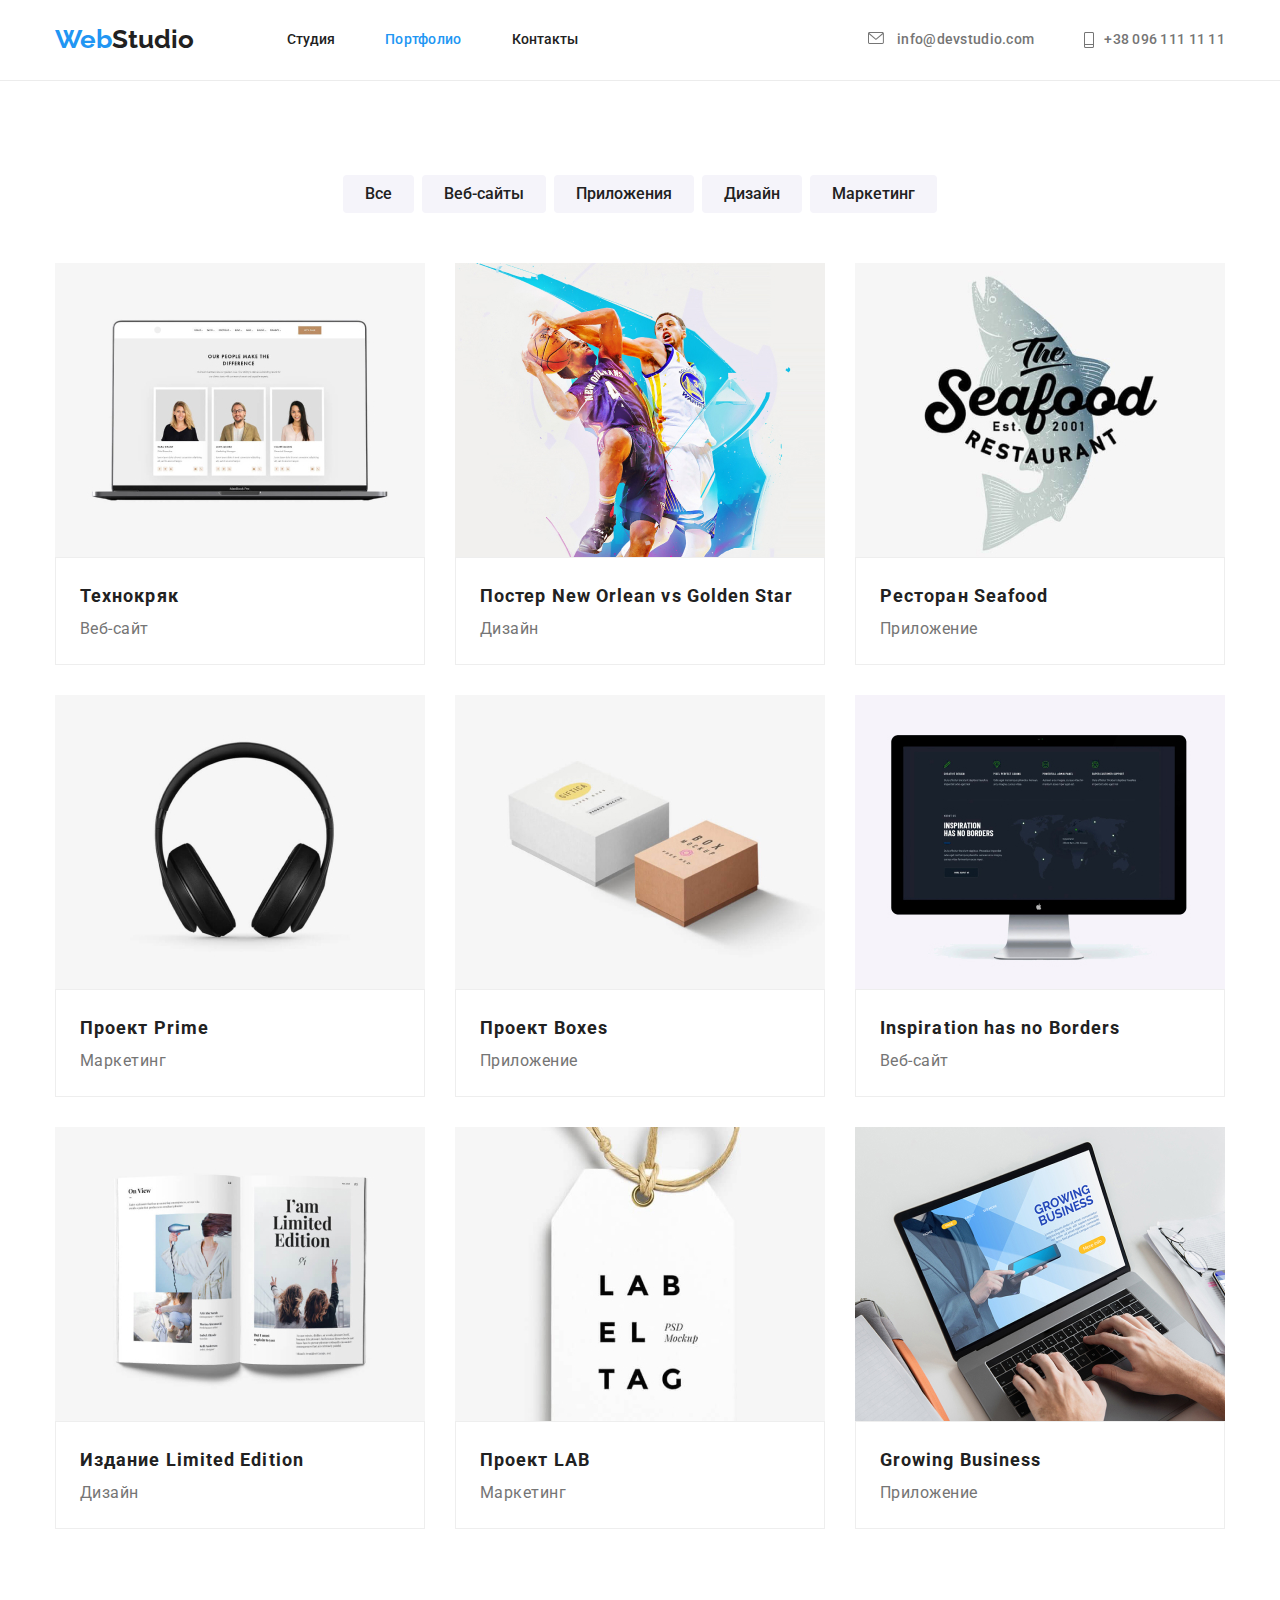
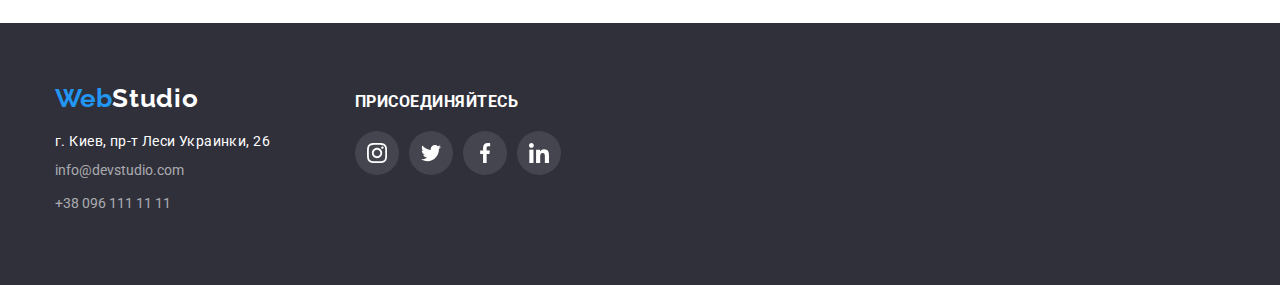
==== portfolio.html @ 94ea0e65 "work overlay" ====
<!DOCTYPE html>
<html lang="en">
<head>
    <meta charset="UTF-8">
    <meta http-equiv="X-UA-Compatible" content="IE=edge">
    <meta name="viewport" content="width=device-width, initial-scale=1.0">
    <title>Document</title>
    <link rel="preconnect" href="https://fonts.gstatic.com">
    <link rel="stylesheet" href="https://fonts.googleapis.com/css2?family=Raleway:wght@700&family=Roboto:wght@400;500;700;900&display=swap">
    <link rel="stylesheet" href="https://cdnjs.cloudflare.com/ajax/libs/modern-normalize/1.0.0/modern-normalize.css">
    <link rel="stylesheet" href="./css/style.css">
</head>
<body class="page">
    <header class="header">
        <div class="container">
            <div class="main-nav">
                <nav class="nav">
                    <a class="logo" href="./index.html">Web<span class="logo-studio">Studio</span></a>
                    <ul class="site-nav list">
                        <li  class="nav-list-item"> <a class="site-nav-link" href="./index.html">Студия</a></li>
                        <li  class="nav-list-item"><a class="site-nav-link-studia" href="./portfolio.html">Портфолио</a></li>
                        <li  class="nav-list-item"><a class="site-nav-link" href="">Контакты</a></li>
                    </ul>
                </nav>
                <ul class="auth list">
                    <li class="auts-list-item">
                        <a class="contakts-mail" href="info@devstudio.com">
                            <svg class="link" width="16" height="12" style="margin-right: 10px">
                                <use href="./imeges/icons.svg#icon-envelope"></use>
                            </svg>
                            info@devstudio.com</a></li>
                    <li class="auts-list-item"><a class="contakts-tel" href="+38096111111">
                        <svg class="link-tel" width="10" height="16" style="margin-right: 10px">
                            <use href="./imeges/icons.svg#icon-Vector-2"></use>
                        </svg>
                        +38 096 111 11 11</a></li>
                </ul>
            </div>
            
        </div>
        
    </header>
    <main>
        <section class="our-services">
            <div class="container">
                <div class="project-button">
                    <h1 class="visually-hidden our-services-title">Наши услуги</h1>
                    <ul class="button-list list">
                        <li class="button-item"><button class="our-services-button">Все</button></li>
                        <li class="button-item"><button class="our-services-button">Веб-сайты</button></li>
                        <li class="button-item"><button class="our-services-button">Приложения</button></li>
                        <li class="button-item"><button class="our-services-button">Дизайн</button></li>
                        <li class="button-item"><button class="our-services-button">Маркетинг</button></li>
                    </ul>
                </div>
                
                <h2 class="visually-hidden">Наши проэкты</h2>
                <ul class="card-set list">
                    <li class="card-list-iten">
                        <article class="card-list-content">
                             <img src="./imeges/tehnkrjak.jpg" alt="Технокряк" width="370">
                            <div class="card-content">
                                <h3 class="our-projects-name">Технокряк</h3>
                                <p class="our-projects-type">Веб-сайт</p>
                            </div>
                        </article>
                    </li>
                    <li class="card-list-iten">
                        <article class="card-list-content">
                            <img src="./imeges/bascketball.jpg" alt="баскетбол" width="370">
                            <div class="card-content">
                                <h3 class="our-projects-name">Постер New Orlean vs Golden Star</h3>
                                <p class="our-projects-type">Дизайн</p>
                            </div>
                        </article>
                    </li>
                    <li class="card-list-iten">
                        <article class="card-list-content">
                            <img src="./imeges/restauran.jpg" alt="Ресторан" width="370">
                            <div class="card-content">
                                <h3 class="our-projects-name">Ресторан Seafood</h3>
                                <p class="our-projects-type">Приложение</p>
                            </div>
                             </article>
                     </li>
                    <li class="card-list-iten">
                        <article class="card-list-content">
                            <img src="./imeges/headset.jpg" alt="наущники" width="370">
                            <div class="card-content">
                                <h3 class="our-projects-name">Проект Prime</h3>
                                <p class="our-projects-type">Маркетинг</p>
                            </div>
                             </article>
                         </li>
                    <li class="card-list-iten">
                        <article class="card-list-content">
                            <img src="./imeges/box.jpg" alt="Boxes" width="370">
                             <div class="card-content">
                                <h3 class="our-projects-name">Проект Boxes</h3>
                                <p class="our-projects-type">Приложение</p>
                             </div>
                        </article> 
                     </li>
                    <li class="card-list-iten">
                        <article class="card-list-content">
                            <img src="./imeges/mac.jpg" alt="комп" width="370">
                            <div  class="card-content">
                                <h3 class="our-projects-name">Inspiration has no Borders</h3>
                                <p class="our-projects-type">Веб-сайт</p>
                            </div>
                         </article>
                     </li>
                    <li class="card-list-iten">
                        <article class="card-list-content">
                            <img src="./imeges/limiedit.jpg" alt="журнал" width="370">
                            <div class="card-content">
                                <h3 class="our-projects-name">Издание Limited Edition</h3>
                                <p class="our-projects-type">Дизайн</p>
                            </div>
                              </article>
                        </li>
                    <li class="card-list-iten">
                        <article class="card-list-content">
                            <img src="./imeges/lab.jpg" alt="продажа" width="370">
                            <div class="card-content">
                            <h3 class="our-projects-name">Проект LAB</h3>
                            <p class="our-projects-type">Маркетинг</p>
                       </div>
                             </article>
                          </li>
                    <li class="card-list-iten">
                        <article class="card-list-content">
                            <img src="./imeges/app.jpg" alt="ноут" width="370">
                            <div class="card-content">
                                <h3 class="our-projects-name">Growing Business</h3>
                                <p class="our-projects-type">Приложение</p>
                            </div>
                            </article>
                       </li>
                
                </ul>
            </div>
            


        </section>



    </main>
    <footer class="footer">
        <div class="container">
            <div class="post">
                <a class="logo" href="./index.html">Web<span class="logo-studio-footer">Studio</span></a>
                <address class="footer-address">г. Киев, пр-т Леси Украинки, 26</address>
                <ul class="footer-contakts-item">
                    <li class="footer-contakts-title"><a class="footer-contakts"
                            href="info@devstudio.com">info@devstudio.com</a></li>
                    <li class="footer-contakts-title"><a class="footer-contakts" href="+380961111111">+38 096 111 11 11</a></li>
                </ul>
            </div>
            <div class="footer-social">
                <h3 class="footer-social-title">присоединяйтесь</h3>
                <ul class="footer-social-list list">
                    <li class="footer-social-list-item">
                        <a class="footer-social-link" href="">
                            <svg class="footer-social-icon" width="20" hight="20">
                                <use href="./imeges/icons.svg#icon-instagram-2"></use>
                            </svg>
                        </a>
                    </li>
                    <li class="footer-social-list-item">
                        <a class="footer-social-link" href="">
                            <svg class="footer-social-icon" width="20" hight="20">
                                <use href="./imeges/icons.svg#icon-twitter-1"></use>
                            </svg>
                        </a>
                    </li>
                    <li class="footer-social-list-item">
                        <a class="footer-social-link" href="">
                            <svg class="footer-social-icon" width="20" hight="20">
                                <use href="./imeges/icons.svg#icon-facebook-1"></use>
                            </svg>
                        </a>
                    </li>
                    <li class="footer-social-list-item">
                        <a class="footer-social-link" href="">
                            <svg class="footer-social-icon" width="20" hight="20">
                                <use href="./imeges/icons.svg#icon-linkedin-1"></use>
                            </svg>
                        </a>
                    </li>
                </ul>
            </div>
        </div>
    </footer>
    <script src="./js/modal.js"></script>
</body>
</html>
---- css/style.css ----
ul {
  list-style: none;
}
a {
  text-decoration: none;
}
:root {
  --main-text-cl: #212121;
  --btn-cl: #2196f3;
  --bg-cl: #e5e5e5;
  --pargf-cl: #757575;
  --dark-bg: #2f303a;
  --text-white: #ffffff;
  --maim-font: "Roboto", sans-serif;
  --bg-cl-icon: #f5f4fa;
  --icon-cl: #afb1b8;
}
html {
  box-sizing: border-box;
}
img {
  display: block;
  max-width: 100%;
  height: auto;
}
p {
  margin: 0;
  padding: 0;
}
*,
*::before,
*::after {
  box-sizing: inherit;
}
.page {
  background-color: var(--text-white);
  font-family: var(--maim-font);
  color: var(--main-text-cl);
  font-style: normal;
  font-weight: normal;
  font-size: 14px;
  line-height: 1.7;
}
.container {
  width: 1200px;
  margin: 0 auto;
  padding: 0 15px;
}
.list {
  padding: 0;
  margin: 0;
  list-style: none;
}
.title {
  margin-top: 0;
  margin-bottom: 0;
}
.title {
  font-size: 14px;
  font-weight: bold;
  line-height: 1.14;
  letter-spacing: 0.03em;
  text-transform: uppercase;
  color: var(--main-text-cl);
  margin-bottom: 10px;
}

.header {
  margin-left: 0;
  border-bottom: 1px solid #ececec;
}
/* #region main*/
.main-nav {
  display: flex;
  background: var(--text-white);
}
.nav {
  display: flex;
  align-items: center;
}
.main-nav .container {
  align-items: center;
  display: flex;
}
.nav-list-item:not(:last-child) {
  margin-right: 50px;
}
.logo {
  font-family: "Raleway", sans-serif;
  font-weight: bold;
  font-size: 26px;
  line-height: 1.2;
  color: var(--btn-cl);
  display: flex;
}
.logo-studio {
  color: var(--main-text-cl);
}
.site-nav {
  display: flex;
  margin-left: 93px;
}

.nav .site-nav-link:hover,
.nav .site-nav-link:focus {
  color: var(--btn-cl);
}

.auth .contakts-mail:hover,
.auth .contakts-mail:focus {
  color: var(--btn-cl);
}
.auth .contakts-tel:hover,
.auth .contakts-tel:focus {
  color: var(--btn-cl);
}
.contakts-tel:hover .link,
.contakts-tel:focus .link {
  fill: var(--btn-cl);
}
.contakts-mail:hover .link,
.contakts-mail:focus .link {
  fill: var(--btn-cl);
}
.contakts-mail,
.contakts-tel {
  fill: currentColor;
}
.site-nav-link {
  font-weight: 500;
  line-height: 1.14;
  color: var(--main-text-cl);
  padding-top: 32px;
  padding-bottom: 32px;
  display: block;
}
.site-nav-link-studia {
  font-weight: 500;
  line-height: 1.14;
  letter-spacing: 0.02em;
  color: var(--btn-cl);
  padding-top: 32px;
  padding-bottom: 32px;
  display: block;
}
.auth {
  display: flex;
  margin-left: auto;
  text-align: center;
}
.auts-list-item:not(:last-child) {
  margin-right: 50px;
}
.contakts-mail {
  font-weight: 500;
  line-height: 1.14;
  letter-spacing: 0.02em;
  color: var(--pargf-cl);
  padding-top: 32px;
  padding-bottom: 32px;
  display: block;
}
.contakts-tel {
  font-weight: 500;
  line-height: 1.14;
  letter-spacing: 0.02em;
  color: var(--pargf-cl);
  padding-top: 32px;
  padding-bottom: 32px;
  display: block;
  display: flex;
  text-align: center;
}
/*#endregion main*/

/*#region herro*/
.herro-button:hover,
.herro-button:focus {
  background-color: #188ce8;
}
.herro {
  max-width: 1600px;
  height: 600px;
  margin-left: auto;
  margin-right: auto;
  background-image: linear-gradient(
      rgba(47, 48, 58, 0.4),
      rgba(47, 48, 58, 0.4)
    ),
    url(../imeges/herro.jpg);
  background-repeat: no-repeat;
  background-position: center;
  background-size: cover;
  background-color: var(--dark-bg);
  text-align: center;
  padding-top: 200px;
  padding-bottom: 200px;
}
.herro-title {
  font-family: var(--maim-font);
  margin-top: 0;
  font-weight: 900;
  font-size: 44px;
  line-height: 1.36;
  color: var(--text-white);
  margin-bottom: 30px;
}
.herro-button {
  letter-spacing: 0.06em;
  line-height: 1.81;
  font-size: 16px;
  font-weight: 700;
  background: var(--btn-cl);
  box-shadow: 0px 4px 4px rgba(0, 0, 0, 0.15);
  border-radius: 4px;
  color: var(--text-white);
  width: 145px;
  height: 38px;
  left: 712px;
  top: 174px;
  width: 200px;
  height: 50px;
  left: 700px;
  top: 430px;
  border-style: none;
}
/*#endregion herro*/
/*#region features*/
.features {
  background: var(--text-white);
  padding-top: 94px;
}
.features-list {
  display: flex;
}
.feature-list-item {
  flex-basis: 270px;
}
.feature-list-item:not(:last-child) {
  margin-right: 20px;
}
.features-rectangle {
  height: 120px;
  margin-bottom: 30px;
  display: flex;
  justify-content: center;
  align-items: center;

  background-color: var(--bg-cl-icon);
  border-radius: 4px;
}

.title-h-three {
  font-weight: bold;
  font-size: 16px;
  line-height: 1.14;
  letter-spacing: 0.03em;
  color: var(--main-text-cl);
  margin-top: 0px;
  margin-bottom: 10px;
}
.desc {
  line-height: 1.71;
  letter-spacing: 0.03em;
  color: var(--pargf-cl);
  margin-bottom: 16px;
}
/*#endregion features*/

/*#region our-work*/
.our-work {
  background: var(--text-white);
  padding-top: 94px;
  padding-bottom: 94px;
}
.our-work .list {
  display: flex;
}
.title-h-two {
  font-weight: bold;
  font-size: 36px;
  line-height: 1.17;
  text-align: center;
  letter-spacing: 0.03em;
  color: var(--maim-font);
  margin-bottom: 50px;
  margin-top: 0;
}
.our-work-item{
  position: relative;
}
.our-work-item:not(:last-child) {
  margin-right: 30px;

}
.our-work-overlay{
  position: absolute;
  background-color: rgba(47, 48, 58, 0.8);
  width: 100%;
  bottom: 0;
  left: 0;
  
}
.our-work-title-overlay{
  line-height: 1,14;
text-align: center;
letter-spacing: 0.03em;
text-transform: uppercase;
margin-bottom: 0;
padding: 27px 0;

color: var(--text-white);

}
.our-work-div{
  position: relative;
top: 0;
bottom: 0;
}

/*#endregion our-work*/
/*#region our-team*/
.our-team {
  background-color: var(--bg-cl-icon);
  padding-bottom: 94px;
  padding-top: 94px;
}
.team-list {
  display: flex;
}
.team-list-item:not(:last-child) {
  margin-right: 30px;
}
.our-team-card {
  background-color: var(--text-white);
  text-align: center;
  box-shadow: 0px 1px 3px rgba(0, 0, 0, 0.12), 0px 1px 1px rgba(0, 0, 0, 0.14),
    0px 2px 1px rgba(0, 0, 0, 0.2);
  border-radius: 0px 0px 4px 4px;
  width: 270px;
}
.our-team-content {
  padding: 30px 32px;
}
.social-list {
  display: flex;
  justify-content: space-between;
}

.social-link:hover,
.social-link:focus {
  color: var(--text-white);
  background-color: var(--btn-cl);
}

.social-link {
  width: 44px;
  height: 44px;
  display: flex;
  border-radius: 50%;
  justify-content: center;
  align-items: center;

  text-decoration: none;
  color: var(--icon-cl);
  background-color: inherit;
  fill: currentColor;
}

/*#endregion our-team*/
/*#region our-clients*/
.our-clients {
  padding: 94px 0;
}
.our-clients-title {
  color: var(--main-text-cl);
  font-weight: bold;
  font-size: 36px;
  line-height: 1.17;
  text-align: center;
  letter-spacing: 0.03em;
  margin-bottom: 50px;
  margin-top: 0;
}
.our-clients-list {
  display: flex;
  justify-content: space-between;
}
.client-link {
  width: 170px;
  height: 92px;
  display: flex;
  justify-content: center;
  align-items: center;
  fill: var(--icon-cl);
  border-radius: 4px;
  border: 1px solid var(--icon-cl);
}
.client-link:hover,
.client-link:focus {
  border-color: var(--btn-cl);
  fill: var(--btn-cl);
}
/*#endregion our-clients*/
.footer > .container {
  display: flex;
  align-items: baseline;
}
.footer {
  padding-top: 60px;
  padding-bottom: 60px;
  background-color: var(--dark-bg);
  color: var(--text-white);
  text-decoration: none;
  padding-left: 0;
  padding-right: 0;
}
.footer .footer-address:hover,
.footer .footer-address:focus {
  color: var(--btn-cl);
}
.footer .footer-contakts:hover,
.footer .footer-contakts:focus {
  color: var(--btn-cl);
}
.logo-studio-footer {
  color: var(--text-white);
  line-height: 1.2;
  /* or 171% */
  letter-spacing: 0.03em;
  color: #ffffff;
}
.footer-contakts-list {
  display: block;
  padding-left: 0;
}

.footer-address {
  font-family: Roboto;
  font-style: normal;
  font-weight: normal;
  color: var(--text-white);
  line-height: 1.14;
  /* or 171% */

  letter-spacing: 0.03em;
  text-decoration: none;
  margin-bottom: 9px;
  margin-top: 20px;
}
.footer-contakts-list {
  font-family: Roboto;
  font-style: normal;
  font-weight: normal;
  line-height: 1.7;

  letter-spacing: 0.03em;
  color: rgba(255, 255, 255, 0.6);
  text-decoration: none;
}

.footer-contakts {
  color: rgba(255, 255, 255, 0.6);
}
.post:not(:last-child) {
  margin-bottom: 9px;
}
.footer-contakts-list:not(:last-child) {
  margin-bottom: 9px;
}
.post {
  margin-left: 0;
  margin-right: 30px;
  width: 270px;
}
.footer-contakts-item {
  padding-left: 0px;
  margin: 0px;
}
.footer-contakts-title:not(:last-child) {
  margin-bottom: 9px;
}
.footer-social {
  width: 206px;
  display: block;
}
.footer-social-title {
  font-weight: bold;
  line-height: 1.14;
  letter-spacing: 0.03em;
  text-transform: uppercase;

  color: var(--text-white);
  display: inline-block;
  margin-bottom: 20px;
  margin-top: 0;
}
.footer-social-list {
  display: flex;
  justify-content: space-between;
}
.footer-social-link {
  width: 44px;
  height: 44px;
  display: flex;
  justify-content: center;
  align-items: center;

  border-radius: 50%;
  text-decoration: none;
  fill: var(--text-white);
  background-color: rgba(255, 255, 255, 0.1);
}
.footer-social-link:hover,
.footer-social-link:focus {
  color: var(--text-white);
  background-color: var(--btn-cl);
}
.contacts {
  margin-top: 20px;
  font-style: inherit;
}
.contakts-mail-portfolio {
  font-weight: 500;
  line-height: 1.14;
  letter-spacing: 0.02em;
  color: var(--pargf-cl);
}
.visually-hidden {
  position: absolute !important;
  clip: rect(1px 1px 1px 1px);
  clip: rect(1px, 1px, 1px, 1px);
  padding: 0 !important;
  border: 0 !important;
  height: 1px !important;
  width: 1px !important;
  overflow: hidden;
}
.our-services {
  background-color: var(--text-white);
  padding-top: 94px;
  padding-bottom: 94px;
}

.our-services .our-services-button:hover,
.our-services .our-services-button:focus {
  background-color: var(--btn-cl);
  color: var(--text-white);
}
.project-button {
  display: flex;
  margin-bottom: 50px;
  justify-content: center;
}
.button-list {
  display: flex;
  justify-content: center;
}
.button-item {
}
.button-item:not(:last-child) {
  margin-right: 8px;
}
.our-services-button {
  font-weight: 500;
  font-size: 16px;
  line-height: 1.63;
  color: var(--main-text-cl);
  background: #f5f4fa;
  cursor: pointer;
  display: inline-block;
  border-radius: 4px;
  border-style: none;
  padding: 6px 22px;
}
.card-set {
  flex-basis: calc(100% / 3 -20px);
  margin-left: 30px;
  margin-top: 50px;
}
.card-set :nth-child(3n) {
  margin-right: 0;
}
.card-set :nth-last-child(-n + 3) {
  margin-bottom: 0;
}
.card-list-content {
  width: 370px;
}
.card-list-content:hover {
  box-shadow: 0px 1px 1px rgba(0, 0, 0, 0.12), 0px 4px 4px rgba(0, 0, 0, 0.06),
    1px 4px 6px rgba(0, 0, 0, 0.16);
}
.card-set {
  margin-top: 50px;
  padding: 0;
  margin: 0;
  list-style: none;
  display: flex;
  flex-wrap: wrap;
}
.card-list-iten {
  margin-right: 30px;
  background-color: var(--text-white);
  margin-bottom: 30px;
}
.project-content {
  padding: 15px;
}
.our-project-card {
  background-color: var(--text-white);
}
.card-text {
  margin-top: 10px;
}
.card-content {
  padding: 20px 24px;
  border: 1px solid #eeeeee;
}
.our-projects-name {
  font-weight: bold;
  font-size: 18px;
  line-height: 2;
  letter-spacing: 0.06em;
  margin-bottom: 4px;
  margin-top: 0px;

  color: var(--main-text-cl);
}
.our-projects-type {
  font-size: 16px;
  line-height: 1.87;
  letter-spacing: 0.03em;
  color: var(--pargf-cl);
}
/*
.backdrop {
  position: fixed;
  top: 0;
  left: 0;
  width: 100%;
  height: 100%;
  background-color: rgba(0, 0, 0, 0.2);
}

.backdrop .is-hidden {
  opacity: 0;
  pointer-events: none;
  visibility: inherit;
}

.modal {
  position: absolute;
  min-width: 528px;
  min-height: 581px;
  left: 536px;
  top: 221px;

  color: var(--text-white);
  box-shadow: 0px 1px 3px rgba(0, 0, 0, 0.12), 0px 1px 1px rgba(0, 0, 0, 0.14),
    0px 2px 1px rgba(0, 0, 0, 0.2);
  border-radius: 4px;
}
.btn-close {
  position: absolute;
  width: 30px;
  height: 30px;
  margin-top: 8px;
  margin-left: 8px;
  fill: var(--main-text-cl);
  background: var(--text-white);
  border: 1px solid rgba(0, 0, 0, 0.1);
}
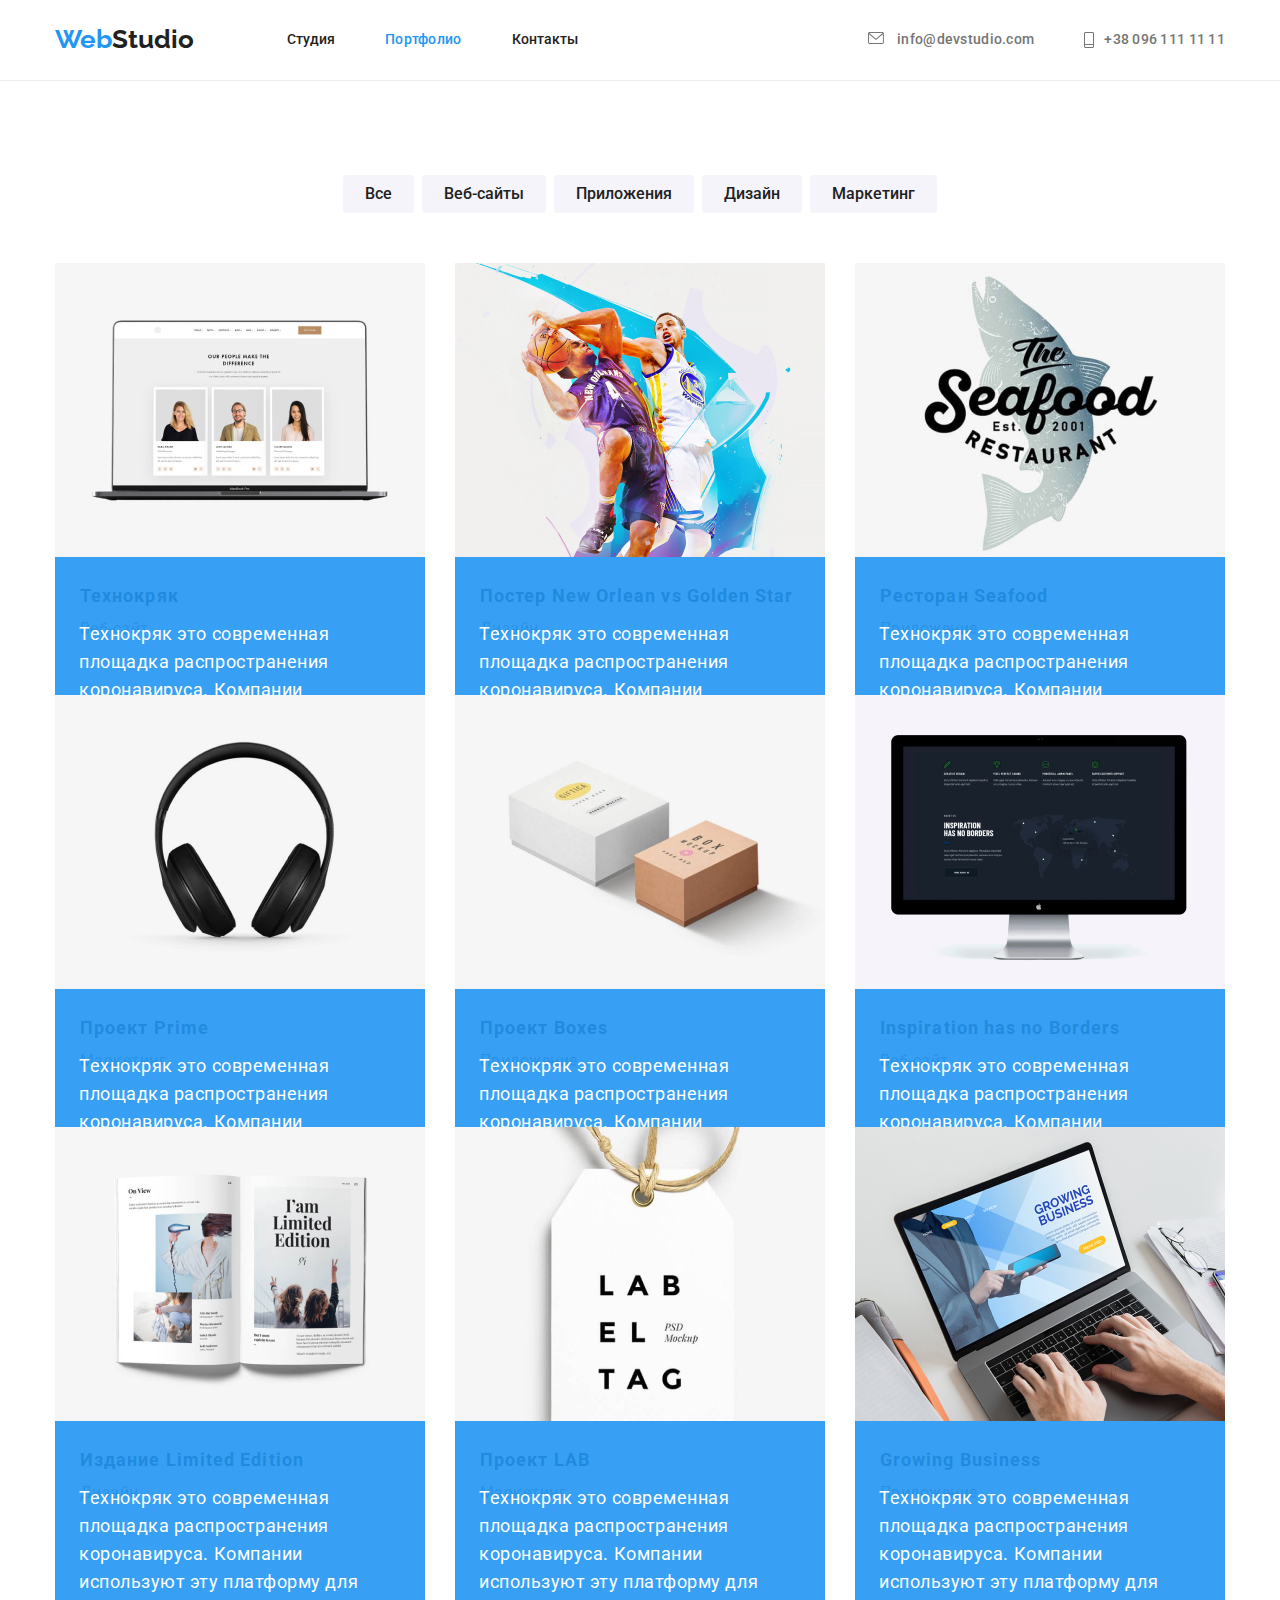
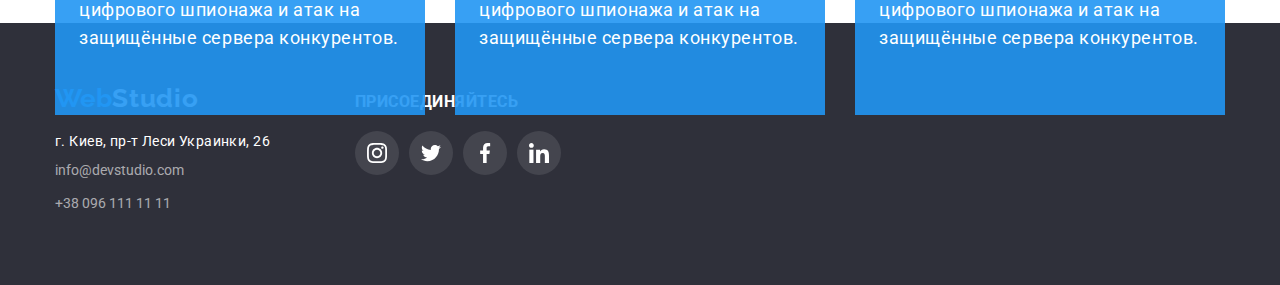
==== commit f11e35d0: "made overlay" ====
--- a/portfolio.html
+++ b/portfolio.html
@@ -58,7 +58,13 @@
                 <ul class="card-set list">
                     <li class="card-list-iten">
                         <article class="card-list-content">
+                            <div class="card-img">
                              <img src="./imeges/tehnkrjak.jpg" alt="Технокряк" width="370">
+                             <div class="card-list-overlay">
+                                 <p class="card-list-descr">Технокряк это современная площадка распространения коронавируса. Компании используют эту платформу для цифрового
+                                шпионажа и атак на защищённые сервера конкурентов.</p>
+                             </div>
+                            </div>
                             <div class="card-content">
                                 <h3 class="our-projects-name">Технокряк</h3>
                                 <p class="our-projects-type">Веб-сайт</p>
@@ -67,7 +73,14 @@
                     </li>
                     <li class="card-list-iten">
                         <article class="card-list-content">
+                            <div class="card-img">
                             <img src="./imeges/bascketball.jpg" alt="баскетбол" width="370">
+                            <div class="card-list-overlay">
+                                <p class="card-list-descr">Технокряк это современная площадка распространения коронавируса. Компании используют эту
+                                    платформу для цифрового
+                                    шпионажа и атак на защищённые сервера конкурентов.</p>
+                            </div>
+                            </div>
                             <div class="card-content">
                                 <h3 class="our-projects-name">Постер New Orlean vs Golden Star</h3>
                                 <p class="our-projects-type">Дизайн</p>
@@ -76,7 +89,14 @@
                     </li>
                     <li class="card-list-iten">
                         <article class="card-list-content">
+                            <div class="card-img">
                             <img src="./imeges/restauran.jpg" alt="Ресторан" width="370">
+                            <div class="card-list-overlay">
+                                <p class="card-list-descr">Технокряк это современная площадка распространения коронавируса. Компании используют эту
+                                    платформу для цифрового
+                                    шпионажа и атак на защищённые сервера конкурентов.</p>
+                            </div>
+                            </div>
                             <div class="card-content">
                                 <h3 class="our-projects-name">Ресторан Seafood</h3>
                                 <p class="our-projects-type">Приложение</p>
@@ -85,7 +105,14 @@
                      </li>
                     <li class="card-list-iten">
                         <article class="card-list-content">
+                            <div class="card-img">
                             <img src="./imeges/headset.jpg" alt="наущники" width="370">
+                            <div class="card-list-overlay">
+                                <p class="card-list-descr">Технокряк это современная площадка распространения коронавируса. Компании используют эту
+                                    платформу для цифрового
+                                    шпионажа и атак на защищённые сервера конкурентов.</p>
+                            </div>
+                            </div>
                             <div class="card-content">
                                 <h3 class="our-projects-name">Проект Prime</h3>
                                 <p class="our-projects-type">Маркетинг</p>
@@ -94,8 +121,15 @@
                          </li>
                     <li class="card-list-iten">
                         <article class="card-list-content">
-                            <img src="./imeges/box.jpg" alt="Boxes" width="370">
-                             <div class="card-content">
+                            <div class="card-img">
+                                 <img src="./imeges/box.jpg" alt="Boxes" width="370">
+                                <div class="card-list-overlay">
+                                    <p class="card-list-descr">Технокряк это современная площадка распространения коронавируса. Компании используют эту
+                                        платформу для цифрового
+                                        шпионажа и атак на защищённые сервера конкурентов.</p>
+                                </div>
+                            </div>
+                            <div class="card-content">
                                 <h3 class="our-projects-name">Проект Boxes</h3>
                                 <p class="our-projects-type">Приложение</p>
                              </div>
@@ -103,7 +137,14 @@
                      </li>
                     <li class="card-list-iten">
                         <article class="card-list-content">
+                            <div class="card-img">
                             <img src="./imeges/mac.jpg" alt="комп" width="370">
+                            <div class="card-list-overlay">
+                                <p class="card-list-descr">Технокряк это современная площадка распространения коронавируса. Компании используют эту
+                                    платформу для цифрового
+                                    шпионажа и атак на защищённые сервера конкурентов.</p>
+                            </div>
+                            </div>
                             <div  class="card-content">
                                 <h3 class="our-projects-name">Inspiration has no Borders</h3>
                                 <p class="our-projects-type">Веб-сайт</p>
@@ -112,7 +153,14 @@
                      </li>
                     <li class="card-list-iten">
                         <article class="card-list-content">
+                            <div class="card-img">
                             <img src="./imeges/limiedit.jpg" alt="журнал" width="370">
+                            <div class="card-list-overlay">
+                                <p class="card-list-descr">Технокряк это современная площадка распространения коронавируса. Компании используют эту
+                                    платформу для цифрового
+                                    шпионажа и атак на защищённые сервера конкурентов.</p>
+                            </div>
+                            </div>
                             <div class="card-content">
                                 <h3 class="our-projects-name">Издание Limited Edition</h3>
                                 <p class="our-projects-type">Дизайн</p>
@@ -121,7 +169,14 @@
                         </li>
                     <li class="card-list-iten">
                         <article class="card-list-content">
+                            <div class="card-img">
                             <img src="./imeges/lab.jpg" alt="продажа" width="370">
+                            <div class="card-list-overlay">
+                                <p class="card-list-descr">Технокряк это современная площадка распространения коронавируса. Компании используют эту
+                                    платформу для цифрового
+                                    шпионажа и атак на защищённые сервера конкурентов.</p>
+                            </div>
+                            </div>
                             <div class="card-content">
                             <h3 class="our-projects-name">Проект LAB</h3>
                             <p class="our-projects-type">Маркетинг</p>
@@ -130,7 +185,14 @@
                           </li>
                     <li class="card-list-iten">
                         <article class="card-list-content">
+                            <div class="card-img">
                             <img src="./imeges/app.jpg" alt="ноут" width="370">
+                            <div class="card-list-overlay">
+                                <p class="card-list-descr">Технокряк это современная площадка распространения коронавируса. Компании используют эту
+                                    платформу для цифрового
+                                    шпионажа и атак на защищённые сервера конкурентов.</p>
+                            </div>
+                            </div>
                             <div class="card-content">
                                 <h3 class="our-projects-name">Growing Business</h3>
                                 <p class="our-projects-type">Приложение</p>
--- a/css/style.css
+++ b/css/style.css
@@ -286,36 +286,33 @@
   margin-bottom: 50px;
   margin-top: 0;
 }
-.our-work-item{
+.our-work-item {
   position: relative;
 }
 .our-work-item:not(:last-child) {
   margin-right: 30px;
-
-}
-.our-work-overlay{
+}
+.our-work-overlay {
   position: absolute;
   background-color: rgba(47, 48, 58, 0.8);
   width: 100%;
   bottom: 0;
   left: 0;
-  
-}
-.our-work-title-overlay{
-  line-height: 1,14;
-text-align: center;
-letter-spacing: 0.03em;
-text-transform: uppercase;
-margin-bottom: 0;
-padding: 27px 0;
-
-color: var(--text-white);
-
-}
-.our-work-div{
+}
+.our-work-title-overlay {
+  line-height: 1, 14;
+  text-align: center;
+  letter-spacing: 0.03em;
+  text-transform: uppercase;
+  margin-bottom: 0;
+  padding: 27px 0;
+
+  color: var(--text-white);
+}
+.our-work-div {
   position: relative;
-top: 0;
-bottom: 0;
+  top: 0;
+  bottom: 0;
 }
 
 /*#endregion our-work*/
@@ -600,9 +597,38 @@
   flex-wrap: wrap;
 }
 .card-list-iten {
+
   margin-right: 30px;
   background-color: var(--text-white);
   margin-bottom: 30px;
+}
+.card-img{
+  position: relative;
+}
+.card-list-overlay{
+  position: absolute;
+  top: 0;
+  left: 0;
+  width: 100%;
+  height: 100%;
+  padding: 63px 24px;
+  transform: translateY(100%) ;
+
+  background: rgba(33, 150, 243, 0.9);
+}
+.card-list-overlay .card-list-overlay,
+.card-list-overlay:focus .card-list-overlay {
+  transform: translateY(0);
+
+  }
+.card-list-descr{
+  font-size: 18px;
+line-height: 1.56;
+/* or 156% */
+
+letter-spacing: 0.03em;
+
+color: var(--text-white);
 }
 .project-content {
   padding: 15px;
@@ -653,8 +679,9 @@
   position: absolute;
   min-width: 528px;
   min-height: 581px;
-  left: 536px;
-  top: 221px;
+  left: 50%;
+  top: 50%;
+  transform: translate(-50%, -50%);
 
   color: var(--text-white);
   box-shadow: 0px 1px 3px rgba(0, 0, 0, 0.12), 0px 1px 1px rgba(0, 0, 0, 0.14),
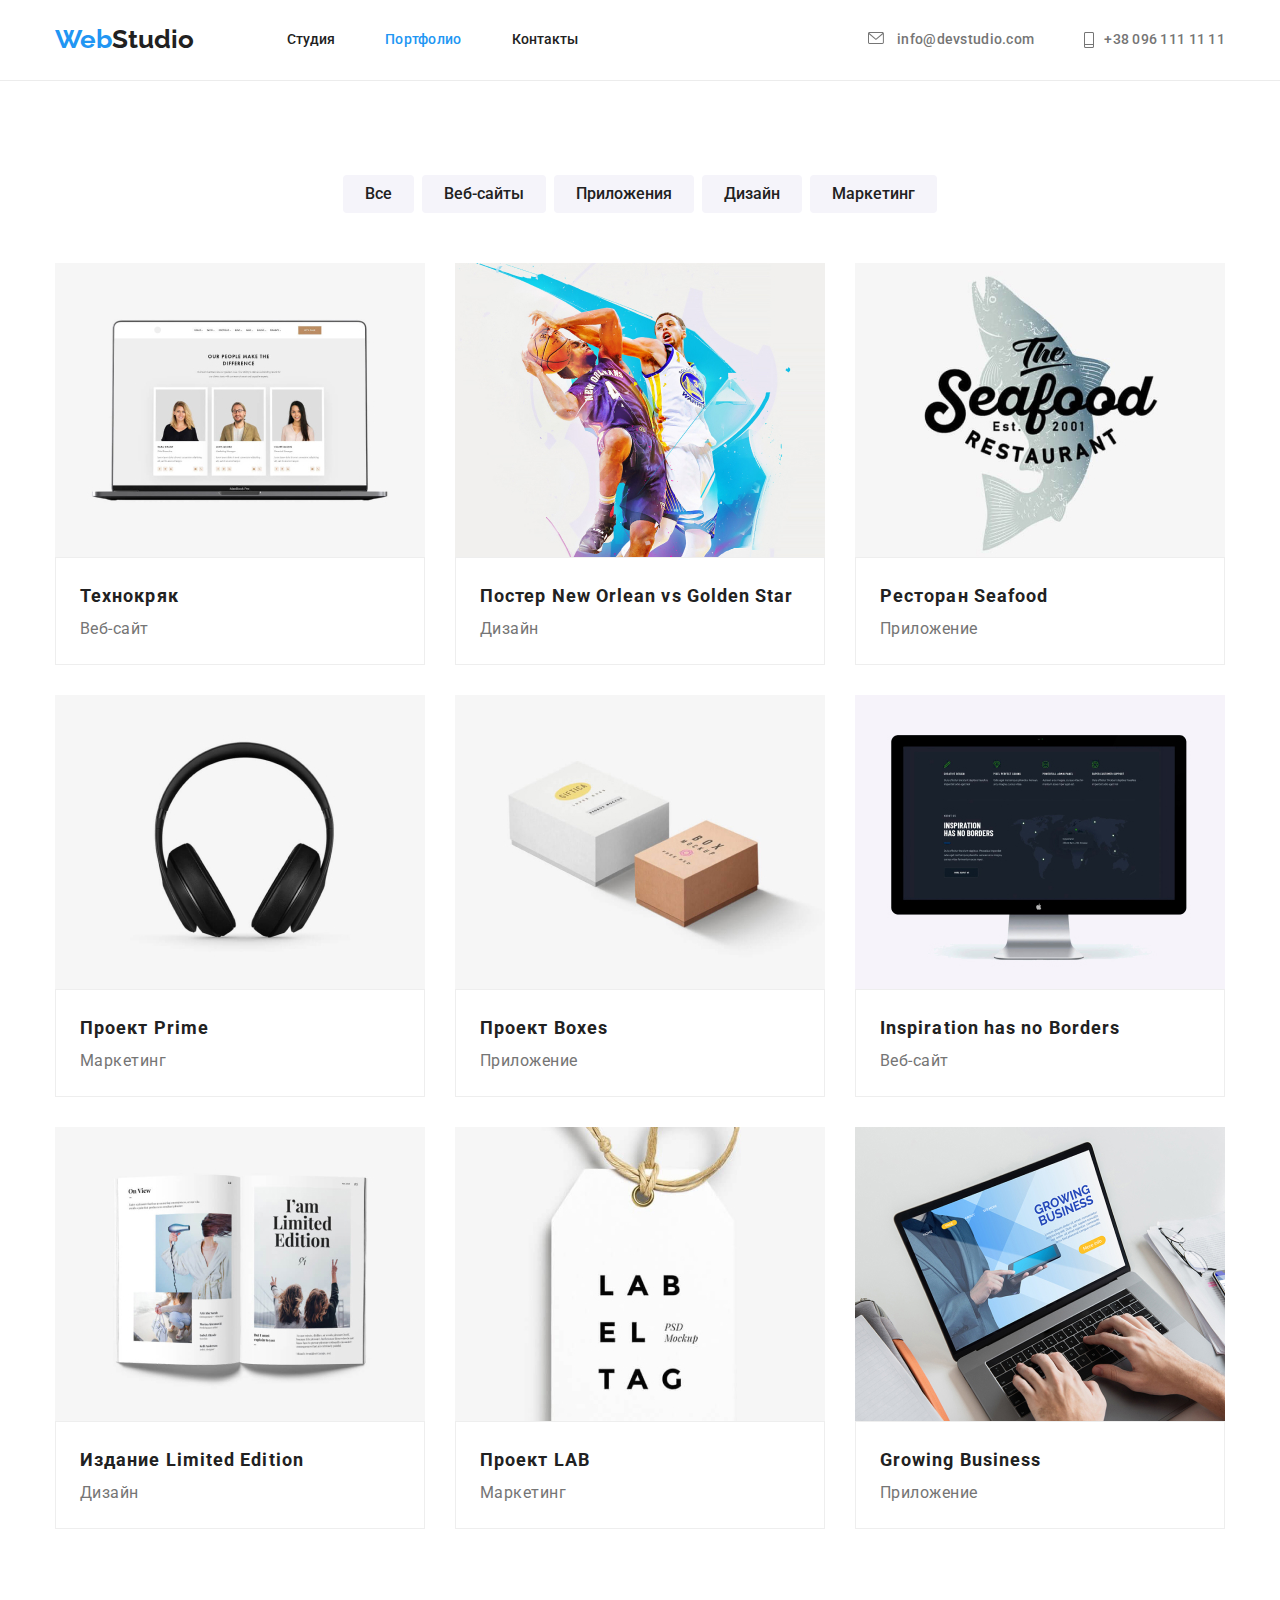
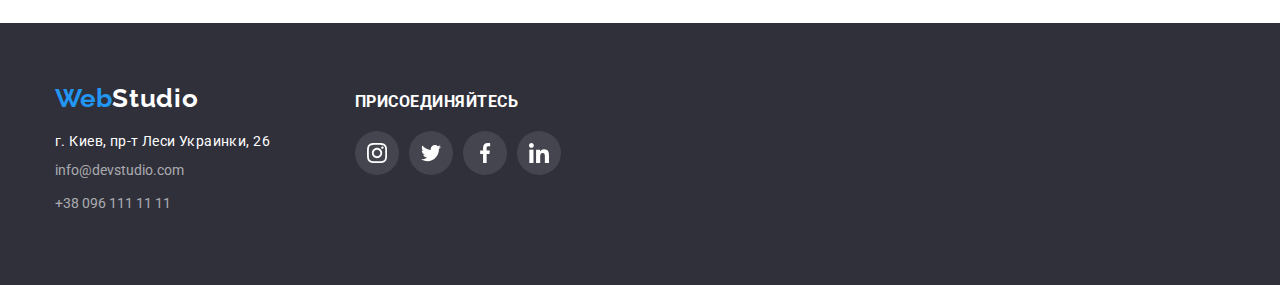
==== commit 290cc15f: "close button" ====
--- a/portfolio.html
+++ b/portfolio.html
@@ -18,7 +18,8 @@
                     <a class="logo" href="./index.html">Web<span class="logo-studio">Studio</span></a>
                     <ul class="site-nav list">
                         <li  class="nav-list-item"> <a class="site-nav-link" href="./index.html">Студия</a></li>
-                        <li  class="nav-list-item"><a class="site-nav-link-studia" href="./portfolio.html">Портфолио</a></li>
+                        <li  class="nav-list-item"><a class="site-nav-link-studia" href="./portfolio.html">Портфолио
+                         </a></li>
                         <li  class="nav-list-item"><a class="site-nav-link" href="">Контакты</a></li>
                     </ul>
                 </nav>
--- a/css/style.css
+++ b/css/style.css
@@ -14,6 +14,7 @@
   --maim-font: "Roboto", sans-serif;
   --bg-cl-icon: #f5f4fa;
   --icon-cl: #afb1b8;
+  --animation: 250ms cubic-bezier(0.4, 0, 0.2, 1);
 }
 html {
   box-sizing: border-box;
@@ -133,6 +134,7 @@
   padding-top: 32px;
   padding-bottom: 32px;
   display: block;
+  transition: var(--animation);
 }
 .site-nav-link-studia {
   font-weight: 500;
@@ -142,6 +144,7 @@
   padding-top: 32px;
   padding-bottom: 32px;
   display: block;
+  transition: background-color var(--animation), color var(--animation);
 }
 .auth {
   display: flex;
@@ -159,6 +162,7 @@
   padding-top: 32px;
   padding-bottom: 32px;
   display: block;
+  transition:background-color var(--animation), color var(--animation);
 }
 .contakts-tel {
   font-weight: 500;
@@ -170,6 +174,8 @@
   display: block;
   display: flex;
   text-align: center;
+    transition:background-color var(--animation), color var(--animation);
+
 }
 /*#endregion main*/
 
@@ -214,6 +220,7 @@
   box-shadow: 0px 4px 4px rgba(0, 0, 0, 0.15);
   border-radius: 4px;
   color: var(--text-white);
+  cursor: pointer;
   width: 145px;
   height: 38px;
   left: 712px;
@@ -223,6 +230,8 @@
   left: 700px;
   top: 430px;
   border-style: none;
+  transition:background-color var(--animation), color var(--animation);
+
 }
 /*#endregion herro*/
 /*#region features*/
@@ -362,6 +371,8 @@
   color: var(--icon-cl);
   background-color: inherit;
   fill: currentColor;
+  transition: background-color var(--animation), color var(--animation);
+
 }
 
 /*#endregion our-team*/
@@ -392,6 +403,8 @@
   fill: var(--icon-cl);
   border-radius: 4px;
   border: 1px solid var(--icon-cl);
+    transition:background-color var(--animation), color var(--animation);
+
 }
 .client-link:hover,
 .client-link:focus {
@@ -444,6 +457,8 @@
   text-decoration: none;
   margin-bottom: 9px;
   margin-top: 20px;
+  transition: background-color var(--animation), color var(--animation);
+
 }
 .footer-contakts-list {
   font-family: Roboto;
@@ -507,6 +522,8 @@
   text-decoration: none;
   fill: var(--text-white);
   background-color: rgba(255, 255, 255, 0.1);
+  transition: background-color var(--animation), color var(--animation);
+
 }
 .footer-social-link:hover,
 .footer-social-link:focus {
@@ -569,6 +586,9 @@
   border-radius: 4px;
   border-style: none;
   padding: 6px 22px;
+  box-shadow: 0px 3px 1px rgba(0, 0, 0, 0.1), 0px 1px 2px rgba(0, 0, 0, 0.08), 0px
+  transition: background-color var(--animation), color var(--animation), box-shadow var(--animation);
+
 }
 .card-set {
   flex-basis: calc(100% / 3 -20px);
@@ -583,6 +603,7 @@
 }
 .card-list-content {
   width: 370px;
+  transition: box-shadow var(--animation);
 }
 .card-list-content:hover {
   box-shadow: 0px 1px 1px rgba(0, 0, 0, 0.12), 0px 4px 4px rgba(0, 0, 0, 0.06),
@@ -597,38 +618,38 @@
   flex-wrap: wrap;
 }
 .card-list-iten {
-
   margin-right: 30px;
   background-color: var(--text-white);
   margin-bottom: 30px;
 }
-.card-img{
+.card-img {
   position: relative;
-}
-.card-list-overlay{
+  overflow: hidden;
+}
+.card-list-overlay {
   position: absolute;
   top: 0;
   left: 0;
   width: 100%;
   height: 100%;
   padding: 63px 24px;
-  transform: translateY(100%) ;
+  transform: translateY(100%);
 
   background: rgba(33, 150, 243, 0.9);
-}
-.card-list-overlay .card-list-overlay,
-.card-list-overlay:focus .card-list-overlay {
+  transition: transform var(--animation);
+}
+.card-list-contet:hover .card-list-overlay,
+.card-list-content:focus .card-list-overlay {
   transform: translateY(0);
-
-  }
-.card-list-descr{
+}
+.card-list-descr {
   font-size: 18px;
-line-height: 1.56;
-/* or 156% */
-
-letter-spacing: 0.03em;
-
-color: var(--text-white);
+  line-height: 1.56;
+  /* or 156% */
+
+  letter-spacing: 0.03em;
+
+  color: var(--text-white);
 }
 .project-content {
   padding: 15px;
@@ -659,31 +680,33 @@
   letter-spacing: 0.03em;
   color: var(--pargf-cl);
 }
-/*
+
 .backdrop {
   position: fixed;
   top: 0;
   left: 0;
   width: 100%;
   height: 100%;
+  overflow: auto;
+  visibility:visible;
   background-color: rgba(0, 0, 0, 0.2);
 }
 
 .backdrop .is-hidden {
   opacity: 0;
+  visibility: inherit;
   pointer-events: none;
-  visibility: inherit;
 }
 
 .modal {
   position: absolute;
-  min-width: 528px;
-  min-height: 581px;
   left: 50%;
   top: 50%;
   transform: translate(-50%, -50%);
-
-  color: var(--text-white);
+  min-width: 528px;
+  min-height: 581px;
+
+  background-color: var(--text-white);
   box-shadow: 0px 1px 3px rgba(0, 0, 0, 0.12), 0px 1px 1px rgba(0, 0, 0, 0.14),
     0px 2px 1px rgba(0, 0, 0, 0.2);
   border-radius: 4px;
@@ -694,7 +717,9 @@
   height: 30px;
   margin-top: 8px;
   margin-left: 8px;
-  fill: var(--main-text-cl);
-  background: var(--text-white);
+  align-items: center;
+  background-color: var(--text-white) ;
   border: 1px solid rgba(0, 0, 0, 0.1);
-}
+  border-radius: 50%;
+  cursor: pointer;
+}
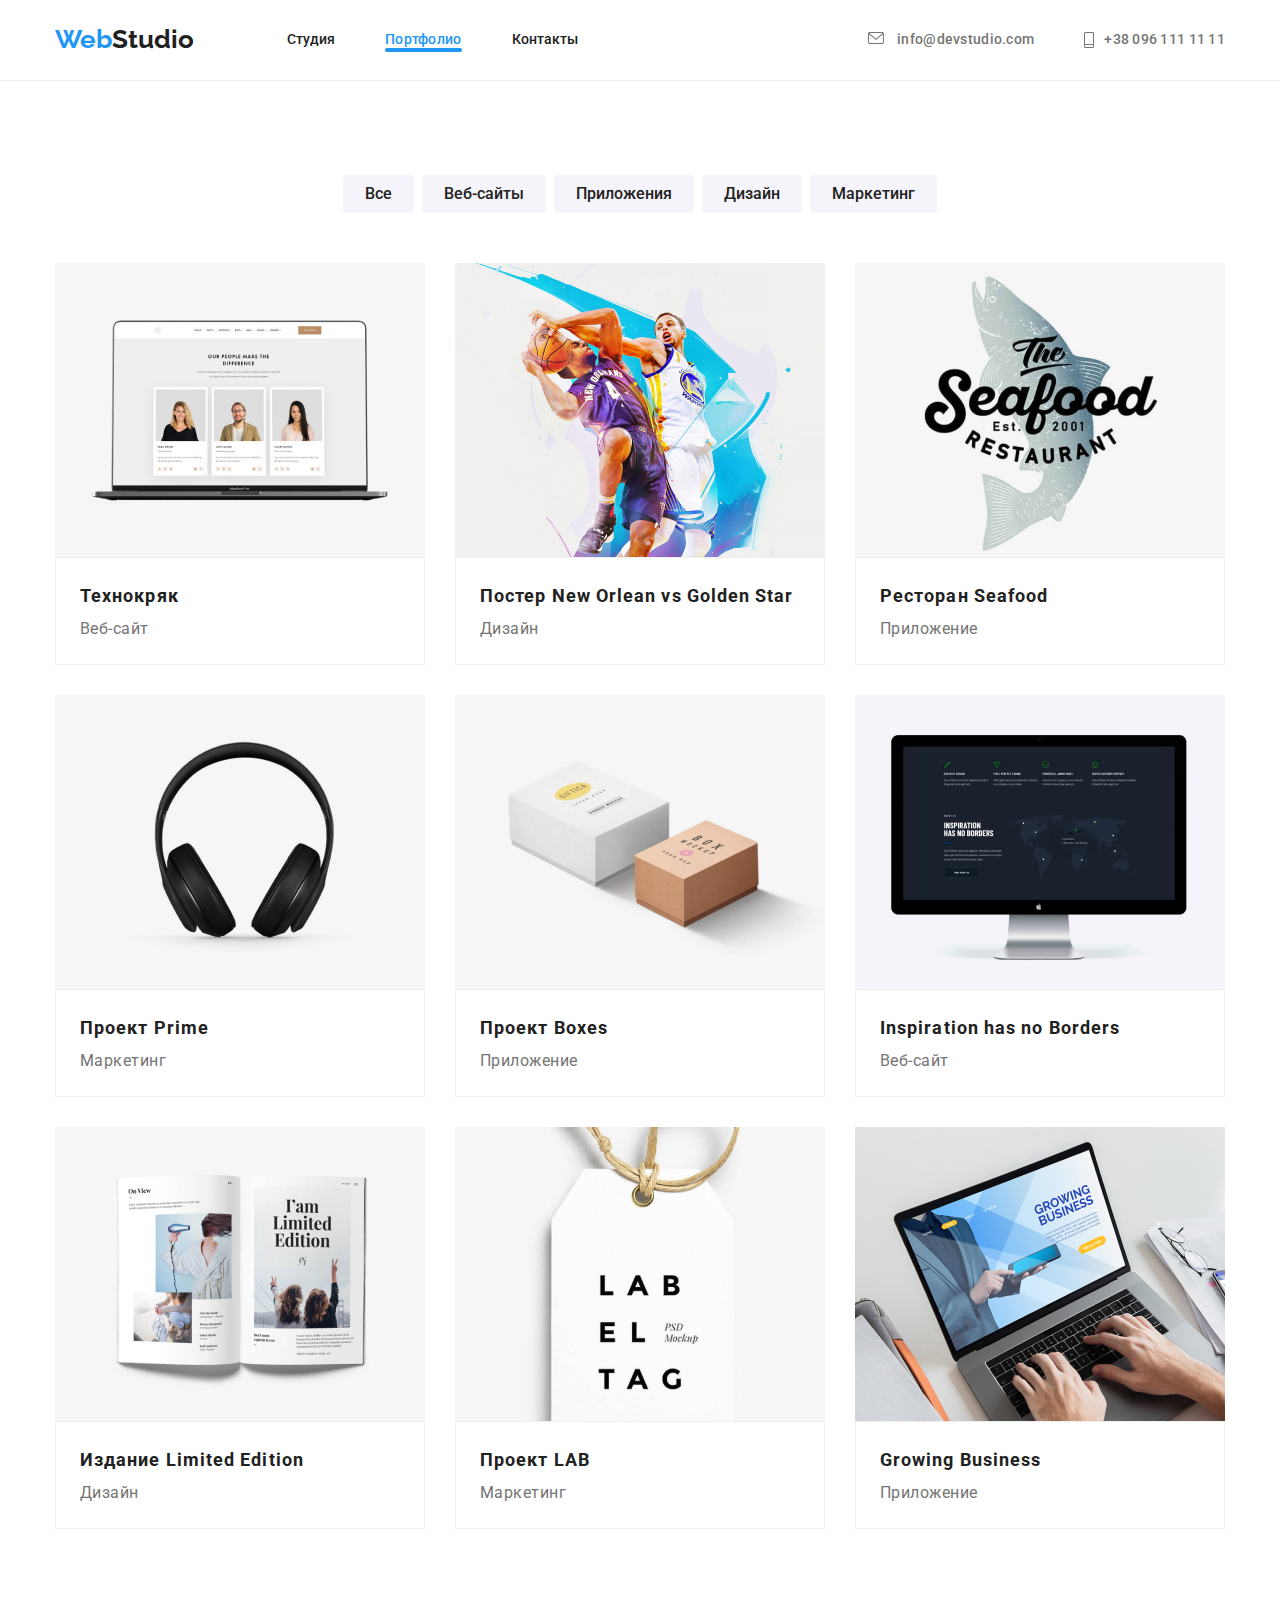
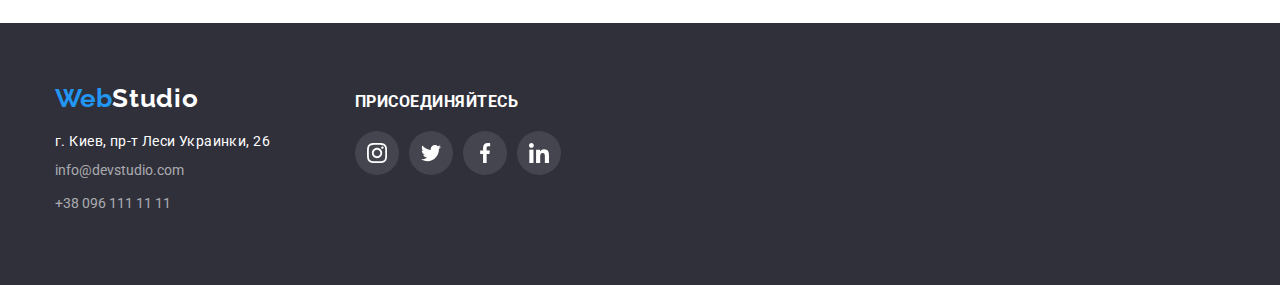
==== commit 775a9018: "work" ====
--- a/portfolio.html
+++ b/portfolio.html
@@ -18,7 +18,7 @@
                     <a class="logo" href="./index.html">Web<span class="logo-studio">Studio</span></a>
                     <ul class="site-nav list">
                         <li  class="nav-list-item"> <a class="site-nav-link" href="./index.html">Студия</a></li>
-                        <li  class="nav-list-item"><a class="site-nav-link-studia" href="./portfolio.html">Портфолио
+                        <li  class="nav-list-item"><a class="site-nav-link-studia line" href="./portfolio.html">Портфолио
                          </a></li>
                         <li  class="nav-list-item"><a class="site-nav-link" href="">Контакты</a></li>
                     </ul>
--- a/css/style.css
+++ b/css/style.css
@@ -69,6 +69,20 @@
 .header {
   margin-left: 0;
   border-bottom: 1px solid #ececec;
+}
+.line {
+  position: relative;
+  color: var(--accent-color);
+}
+.line::after{
+  content:"";
+  padding: -1px;
+  position: absolute;
+  display: block;
+width: 100%;
+height: 4px;
+border-radius: 2px;
+background-color: var(--btn-cl);
 }
 /* #region main*/
 .main-nav {
@@ -588,8 +602,8 @@
   padding: 6px 22px;
   box-shadow: 0px 3px 1px rgba(0, 0, 0, 0.1), 0px 1px 2px rgba(0, 0, 0, 0.08), 0px
   transition: background-color var(--animation), color var(--animation), box-shadow var(--animation);
-
-}
+}
+
 .card-set {
   flex-basis: calc(100% / 3 -20px);
   margin-left: 30px;
@@ -626,6 +640,7 @@
   position: relative;
   overflow: hidden;
 }
+
 .card-list-overlay {
   position: absolute;
   top: 0;
@@ -638,14 +653,15 @@
   background: rgba(33, 150, 243, 0.9);
   transition: transform var(--animation);
 }
-.card-list-contet:hover .card-list-overlay,
-.card-list-content:focus .card-list-overlay {
+.card-img:focus .card-list-overlay,
+.card-img:hover .card-list-overlay{
   transform: translateY(0);
-}
+  }
+
 .card-list-descr {
   font-size: 18px;
   line-height: 1.56;
-  /* or 156% */
+ 
 
   letter-spacing: 0.03em;
 
@@ -687,15 +703,15 @@
   left: 0;
   width: 100%;
   height: 100%;
-  overflow: auto;
-  visibility:visible;
   background-color: rgba(0, 0, 0, 0.2);
-}
-
-.backdrop .is-hidden {
+  visibility: visible;
+  opacity: 1;
+}
+
+.backdrop.is-hidden {
   opacity: 0;
-  visibility: inherit;
   pointer-events: none;
+  visibility: hidden;
 }
 
 .modal {
@@ -710,15 +726,19 @@
   box-shadow: 0px 1px 3px rgba(0, 0, 0, 0.12), 0px 1px 1px rgba(0, 0, 0, 0.14),
     0px 2px 1px rgba(0, 0, 0, 0.2);
   border-radius: 4px;
+ transform: translate(-50%, -50%) scaleX(1);
+ transition: var(--animation);
 }
 .btn-close {
   position: absolute;
   width: 30px;
   height: 30px;
-  margin-top: 8px;
-  margin-left: 8px;
+   margin-top: 8px;
+  margin-right: 8px;
+  margin-left: auto;
   align-items: center;
-  background-color: var(--text-white) ;
+  justify-content: center;
+  background-color: var(--text-white);
   border: 1px solid rgba(0, 0, 0, 0.1);
   border-radius: 50%;
   cursor: pointer;
